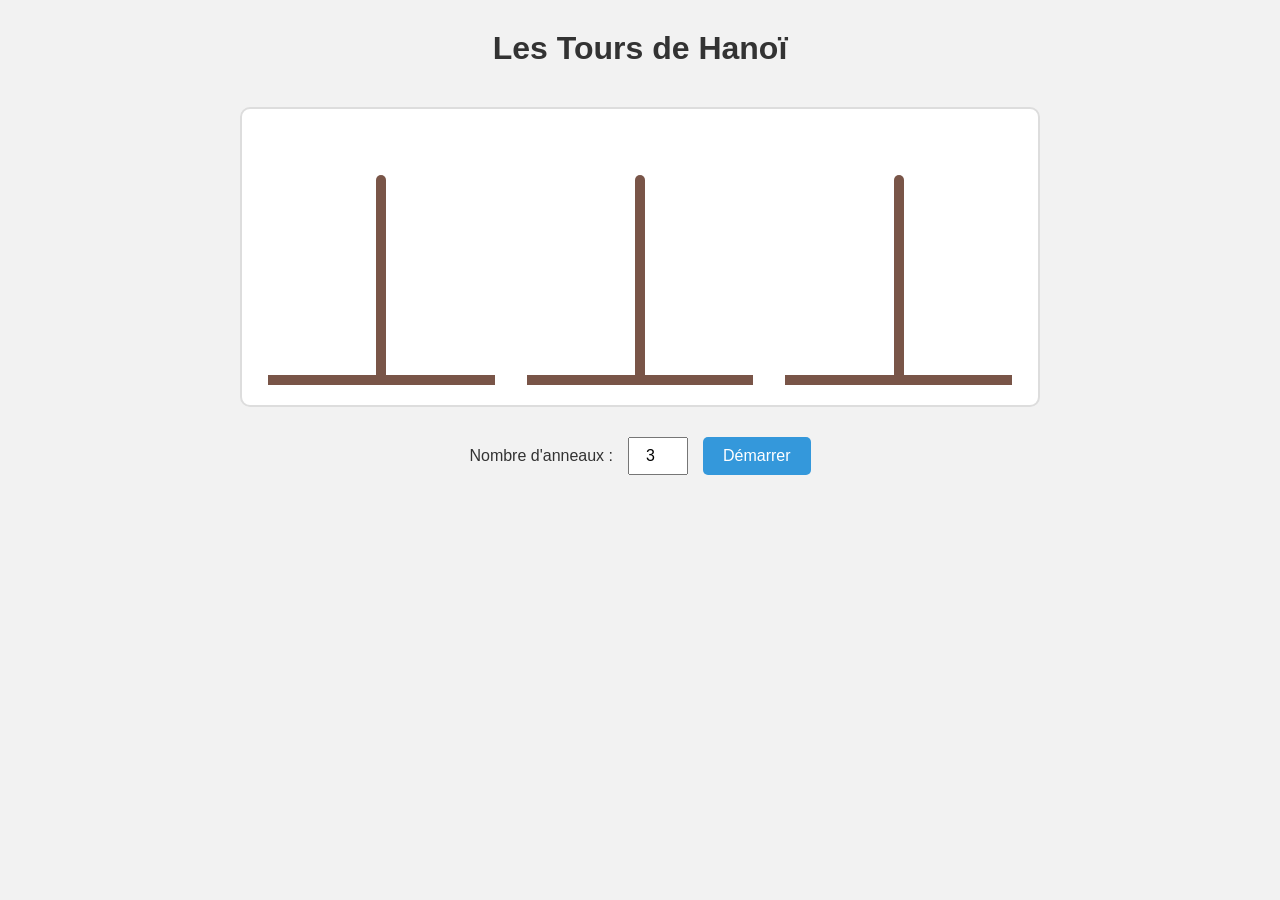
==== index.html @ f399802f "Minimal web page with 3 tours, btn and an input" ====
<!DOCTYPE html>
<html lang="fr">
<head>
    <meta charset="UTF-8">
    <meta name="viewport" content="width=device-width, initial-scale=1.0">
    <title>Les Tours de Hanoï</title>
    <link rel="stylesheet" href="style.css">
</head>
<body>

    <h1>Les Tours de Hanoï</h1>

    <main>
        <div id="plateau">
            <div class="tour" id="tour-1"></div>
            <div class="tour" id="tour-2"></div>
            <div class="tour" id="tour-3"></div>
        </div>

        <div class="commandes">
            <label for="nb-anneaux">Nombre d'anneaux :</label>

            <input
                type="number"
                id="nb-anneaux"
                min="1"
                max="8"
                value="3"
            >

            <button id="btn-demarrer">Démarrer</button>
        </div>
    </main>

    <script src="script.js"></script>
</body>
</html>
---- style.css ----
* {
    margin: 0;
    padding: 0;
    box-sizing: border-box;
}

body {
    font-family: Arial, sans-serif;
    background-color: #f2f2f2;
    color: #333;
    text-align: center;
    padding: 30px;
}

h1 {
    margin-bottom: 40px;
}

#plateau {
    display: flex;
    justify-content: space-around;
    align-items: flex-end;
    gap: 20px;
    max-width: 800px;
    height: 300px;
    margin: 0 auto 30px;
    padding: 20px;
    background-color: #fff;
    border-radius: 10px;
    border: 2px solid #ddd;
}

.tour {
    position: relative;
    width: 30%;
    height: 220px;
    border-bottom: 10px solid #795548;
    display: flex;
    flex-direction: column-reverse;
    align-items: center;
}

.tour::before {
    content: "";
    position: absolute;
    bottom: 0;
    width: 10px;
    height: 200px;
    background-color: #795548;
    border-radius: 5px 5px 0 0;
}

.commandes {
    display: flex;
    justify-content: center;
    align-items: center;
    gap: 15px;
    flex-wrap: wrap;
}

label {
    font-size: 16px;
}

input {
    width: 60px;
    padding: 8px;
    font-size: 16px;
    text-align: center;
}

button {
    padding: 10px 20px;
    background-color: #3498db;
    color: white;
    border: none;
    border-radius: 5px;
    font-size: 16px;
    cursor: pointer;
}

button:hover {
    background-color: #2980b9;
}
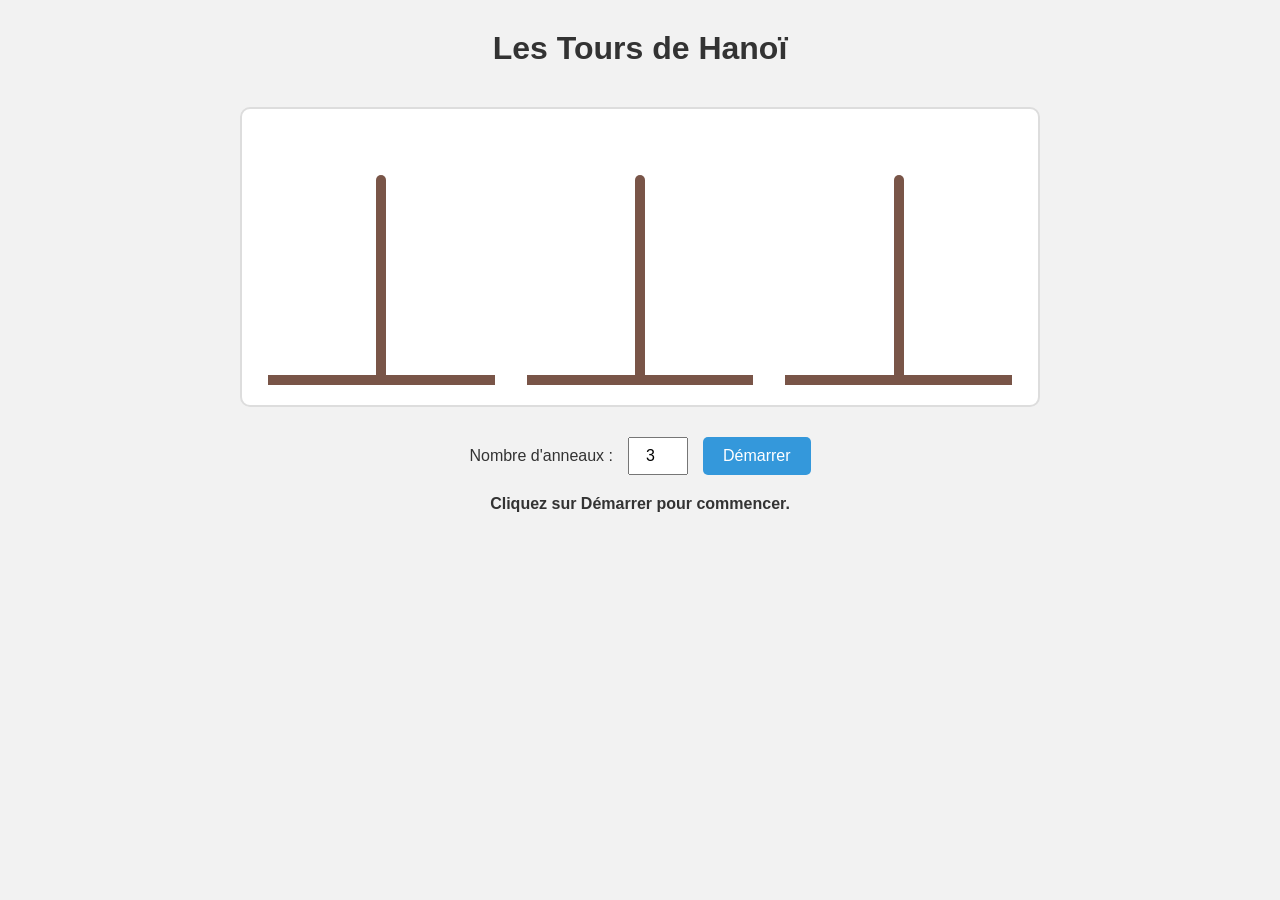
==== commit 9d173413: "Adding the rings move with conditions and messages displaying" ====
--- a/index.html
+++ b/index.html
@@ -12,9 +12,9 @@
 
     <main>
         <div id="plateau">
-            <div class="tour" id="tour-1"></div>
-            <div class="tour" id="tour-2"></div>
-            <div class="tour" id="tour-3"></div>
+            <div class="tour" id="tour-1" data-index="0"></div>
+            <div class="tour" id="tour-2" data-index="1"></div>
+            <div class="tour" id="tour-3" data-index="2"></div>
         </div>
 
         <div class="commandes">
@@ -30,6 +30,10 @@
 
             <button id="btn-demarrer">Démarrer</button>
         </div>
+
+        <p id="message" aria-live="polite">
+            Cliquez sur Démarrer pour commencer.
+        </p>
     </main>
 
     <script src="script.js"></script>
--- a/style.css
+++ b/style.css
@@ -38,6 +38,7 @@
     display: flex;
     flex-direction: column-reverse;
     align-items: center;
+    cursor: pointer;
 }
 
 .tour::before {
@@ -48,6 +49,29 @@
     height: 200px;
     background-color: #795548;
     border-radius: 5px 5px 0 0;
+    z-index: 0;
+    pointer-events: none;
+}
+
+.anneau {
+    position: relative;
+    z-index: 1;
+    height: 20px;
+    border-radius: 10px;
+    border: 1px solid #fff;
+    flex-shrink: 0;
+    transition: transform 0.15s ease;
+    cursor: pointer;
+}
+
+.anneau.selectionne {
+    transform: translateY(-12px);
+    outline: 3px solid #333;
+    outline-offset: 2px;
+}
+
+.tour.selectionnee {
+    background-color: #f0f8ff;
 }
 
 .commandes {
@@ -81,4 +105,25 @@
 
 button:hover {
     background-color: #2980b9;
+}
+
+#message {
+    margin-top: 20px;
+    min-height: 24px;
+    font-weight: bold;
+}
+
+@media (max-width: 600px) {
+    body {
+        padding: 15px;
+    }
+
+    #plateau {
+        gap: 5px;
+        padding: 10px;
+    }
+
+    .tour {
+        width: 33%;
+    }
 }
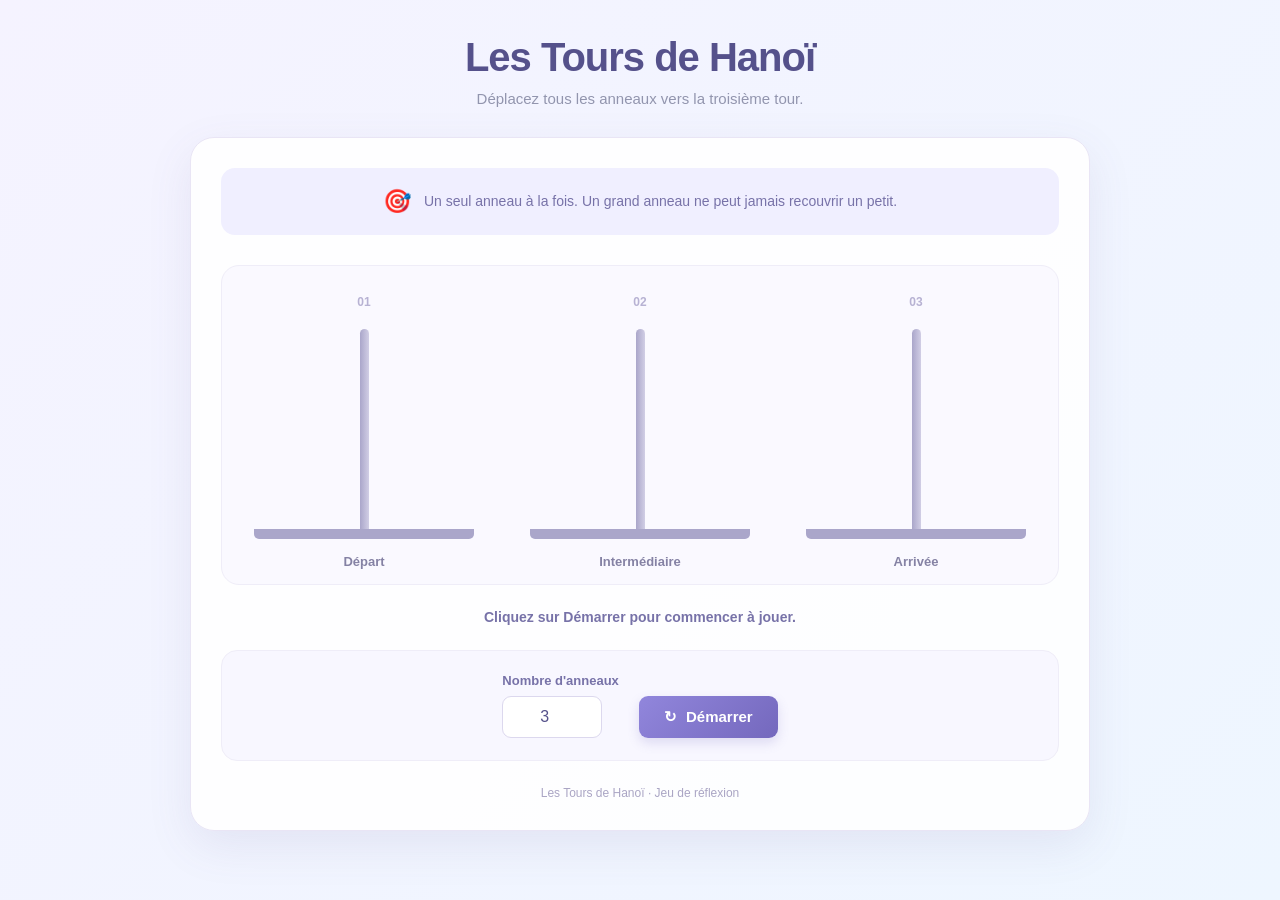
==== commit e004513b: "Modify style with responsive views" ====
--- a/index.html
+++ b/index.html
@@ -4,36 +4,78 @@
     <meta charset="UTF-8">
     <meta name="viewport" content="width=device-width, initial-scale=1.0">
     <title>Les Tours de Hanoï</title>
-    <link rel="stylesheet" href="style.css">
+    <link rel="stylesheet" href="style1.css">
 </head>
 <body>
 
-    <h1>Les Tours de Hanoï</h1>
+    <header>
+        <h1>Les Tours de Hanoï</h1>
+        <p class="sous-titre">Déplacez tous les anneaux vers la troisième tour.</p>
+    </header>
 
-    <main>
-        <div id="plateau">
-            <div class="tour" id="tour-1" data-index="0"></div>
-            <div class="tour" id="tour-2" data-index="1"></div>
-            <div class="tour" id="tour-3" data-index="2"></div>
-        </div>
+    <main class="conteneur">
 
-        <div class="commandes">
-            <label for="nb-anneaux">Nombre d'anneaux :</label>
+        <section class="jeu">
 
-            <input
-                type="number"
-                id="nb-anneaux"
-                min="1"
-                max="8"
-                value="3"
-            >
+            <div class="instructions">
+                <span class="icone">🎯</span>
+                <p>Un seul anneau à la fois. Un grand anneau ne peut jamais recouvrir un petit.</p>
+            </div>
 
-            <button id="btn-demarrer">Démarrer</button>
-        </div>
+            <div id="plateau">
 
-        <p id="message" aria-live="polite">
-            Cliquez sur Démarrer pour commencer.
-        </p>
+                <div class="zone-tour">
+                    <div class="numero-tour">01</div>
+                    <div class="tour" id="tour-1" data-index="0"></div>
+                    <span class="nom-tour">Départ</span>
+                </div>
+
+                <div class="zone-tour">
+                    <div class="numero-tour">02</div>
+                    <div class="tour" id="tour-2" data-index="1"></div>
+                    <span class="nom-tour">Intermédiaire</span>
+                </div>
+
+                <div class="zone-tour">
+                    <div class="numero-tour">03</div>
+                    <div class="tour" id="tour-3" data-index="2"></div>
+                    <span class="nom-tour">Arrivée</span>
+                </div>
+
+            </div>
+
+            <div class="zone-message">
+                <p id="message" aria-live="polite">
+                    Cliquez sur Démarrer pour commencer à jouer.
+                </p>
+            </div>
+
+        </section>
+
+        <section class="parametres">
+
+            <div class="parametre">
+                <label for="nb-anneaux">Nombre d'anneaux</label>
+
+                <input
+                    type="number"
+                    id="nb-anneaux"
+                    min="1"
+                    max="8"
+                    value="3"
+                >
+            </div>
+
+            <button id="btn-demarrer">
+                <span>↻</span> Démarrer
+            </button>
+
+        </section>
+
+        <footer>
+            <p>Les Tours de Hanoï · Jeu de réflexion</p>
+        </footer>
+
     </main>
 
     <script src="script.js"></script>
--- a/style1.css
+++ b/style1.css
@@ -0,0 +1,341 @@
+
+/* ==========================================
+   STYLE 1 : ÉLÉGANT ET PASTEL
+========================================== */
+
+* {
+    margin: 0;
+    padding: 0;
+    box-sizing: border-box;
+}
+
+body {
+    min-height: 100vh;
+    font-family: "Segoe UI", Arial, sans-serif;
+    background: linear-gradient(135deg, #f5f3ff, #eef6ff);
+    color: #34415c;
+    padding: 35px 16px;
+}
+
+header {
+    text-align: center;
+    margin-bottom: 30px;
+}
+
+h1 {
+    font-size: clamp(27px, 5vw, 40px);
+    color: #55518b;
+    margin-bottom: 10px;
+    letter-spacing: -1px;
+}
+
+.sous-titre {
+    color: #9295ae;
+    font-size: 15px;
+}
+
+.conteneur {
+    width: 100%;
+    max-width: 900px;
+    margin: auto;
+    padding: 30px;
+    background: rgba(255,255,255,0.9);
+    border: 1px solid #e9e5f5;
+    border-radius: 24px;
+    box-shadow: 0 15px 45px rgba(100, 90, 150, 0.10);
+}
+
+.instructions {
+    display: flex;
+    align-items: center;
+    justify-content: center;
+    gap: 12px;
+    padding: 16px;
+    margin-bottom: 30px;
+    border-radius: 14px;
+    background: #f0efff;
+    color: #7772a8;
+    font-size: 14px;
+    line-height: 1.5;
+}
+
+.icone {
+    font-size: 23px;
+}
+
+#plateau {
+    display: flex;
+    justify-content: space-around;
+    align-items: flex-end;
+    gap: 12px;
+    width: 100%;
+    min-height: 320px;
+    padding: 25px 10px 15px;
+    background: #faf9ff;
+    border: 1px solid #efedf8;
+    border-radius: 18px;
+}
+
+.zone-tour {
+    flex: 1;
+    min-width: 0;
+    display: flex;
+    flex-direction: column;
+    align-items: center;
+}
+
+.numero-tour {
+    color: #b7b2d3;
+    font-size: 12px;
+    font-weight: bold;
+    margin-bottom: 10px;
+}
+
+.nom-tour {
+    margin-top: 15px;
+    color: #8582a4;
+    font-size: 13px;
+    font-weight: 600;
+    text-align: center;
+}
+
+.tour {
+    position: relative;
+    width: 100%;
+    max-width: 220px;
+    height: 220px;
+    border-bottom: 10px solid #aaa6ca;
+    border-radius: 5px;
+    display: flex;
+    flex-direction: column-reverse;
+    align-items: center;
+    cursor: pointer;
+    transition: background 0.25s, border-color 0.25s;
+}
+
+.tour::before {
+    content: "";
+    position: absolute;
+    bottom: 0;
+    width: 9px;
+    height: 200px;
+    background: linear-gradient(to right, #aaa6ca, #d1cee5);
+    border-radius: 6px 6px 0 0;
+    z-index: 0;
+    pointer-events: none;
+}
+
+.tour.selectionnee {
+    background: #eeeaff;
+    border-bottom-color: #8175d8;
+}
+
+.tour.selectionnee::before {
+    background: #8175d8;
+}
+
+.tour.invalide {
+    background: #ffe9ed;
+    border-bottom-color: #e87991;
+}
+
+.tour.invalide::before {
+    background: #e87991;
+}
+
+.anneau {
+    position: relative;
+    z-index: 1;
+    height: 20px;
+    max-width: 95%;
+    flex-shrink: 0;
+    border: 2px solid rgba(255,255,255,0.8);
+    border-radius: 12px;
+    cursor: pointer;
+    box-shadow: 0 3px 6px rgba(70,60,120,0.15);
+    transition: transform 0.2s ease, box-shadow 0.2s ease;
+}
+
+.anneau.selectionne {
+    transform: translateY(-12px) scale(1.06);
+    outline: 3px solid #766bc7;
+    outline-offset: 3px;
+    box-shadow: 0 8px 16px rgba(118,107,199,0.3);
+}
+
+.zone-message {
+    min-height: 65px;
+    display: flex;
+    justify-content: center;
+    align-items: center;
+    text-align: center;
+    padding: 15px 5px;
+}
+
+#message {
+    color: #7772a8;
+    font-size: 14px;
+    font-weight: 600;
+    line-height: 1.5;
+}
+
+.parametres {
+    display: flex;
+    justify-content: center;
+    align-items: flex-end;
+    gap: 20px;
+    flex-wrap: wrap;
+    padding: 22px;
+    background: #f8f7ff;
+    border: 1px solid #efedf8;
+    border-radius: 16px;
+}
+
+.parametre {
+    display: flex;
+    flex-direction: column;
+    gap: 8px;
+}
+
+label {
+    color: #7772a8;
+    font-size: 13px;
+    font-weight: 600;
+}
+
+input {
+    width: 100px;
+    padding: 11px;
+    font-size: 16px;
+    text-align: center;
+    color: #55518b;
+    background: white;
+    border: 1px solid #dcd8ee;
+    border-radius: 9px;
+    outline: none;
+}
+
+input:focus {
+    border-color: #9186dc;
+    box-shadow: 0 0 0 3px rgba(145,134,220,0.15);
+}
+
+button {
+    padding: 12px 25px;
+    color: white;
+    background: linear-gradient(135deg, #9186dc, #7468bd);
+    border: none;
+    border-radius: 9px;
+    font-size: 15px;
+    font-weight: bold;
+    cursor: pointer;
+    box-shadow: 0 5px 12px rgba(116,104,189,0.2);
+    transition: transform 0.2s, box-shadow 0.2s;
+}
+
+button:hover {
+    transform: translateY(-3px);
+    box-shadow: 0 8px 18px rgba(116,104,189,0.3);
+}
+
+button:active {
+    transform: scale(0.97);
+}
+
+button span {
+    margin-right: 5px;
+}
+
+footer {
+    margin-top: 25px;
+    text-align: center;
+    color: #aaa5c4;
+    font-size: 12px;
+}
+
+/* RESPONSIVE */
+
+@media (max-width: 700px) {
+    body {
+        padding: 20px 10px;
+    }
+
+    .conteneur {
+        padding: 18px 12px;
+    }
+
+    #plateau {
+        min-height: 280px;
+        padding: 20px 5px 12px;
+    }
+
+    .tour {
+        height: 190px;
+    }
+
+    .tour::before {
+        height: 170px;
+    }
+}
+
+@media (max-width: 450px) {
+    body {
+        padding: 15px 7px;
+    }
+
+    .conteneur {
+        padding: 14px 8px;
+        border-radius: 15px;
+    }
+
+    .instructions {
+        font-size: 12px;
+        padding: 12px 8px;
+        margin-bottom: 20px;
+    }
+
+    #plateau {
+        min-height: 245px;
+        gap: 2px;
+        padding: 15px 2px 10px;
+    }
+
+    .tour {
+        height: 160px;
+        border-bottom-width: 8px;
+    }
+
+    .tour::before {
+        height: 145px;
+        width: 7px;
+    }
+
+    .anneau {
+        height: 16px;
+    }
+
+    .nom-tour {
+        font-size: 10px;
+    }
+
+    .parametres {
+        gap: 12px;
+        padding: 15px 8px;
+    }
+
+    button {
+        padding: 12px 16px;
+        font-size: 13px;
+    }
+
+    #message {
+        font-size: 12px;
+    }
+}
+
+@media (prefers-reduced-motion: reduce) {
+    *, *::before, *::after {
+        transition: none !important;
+        animation: none !important;
+    }
+}
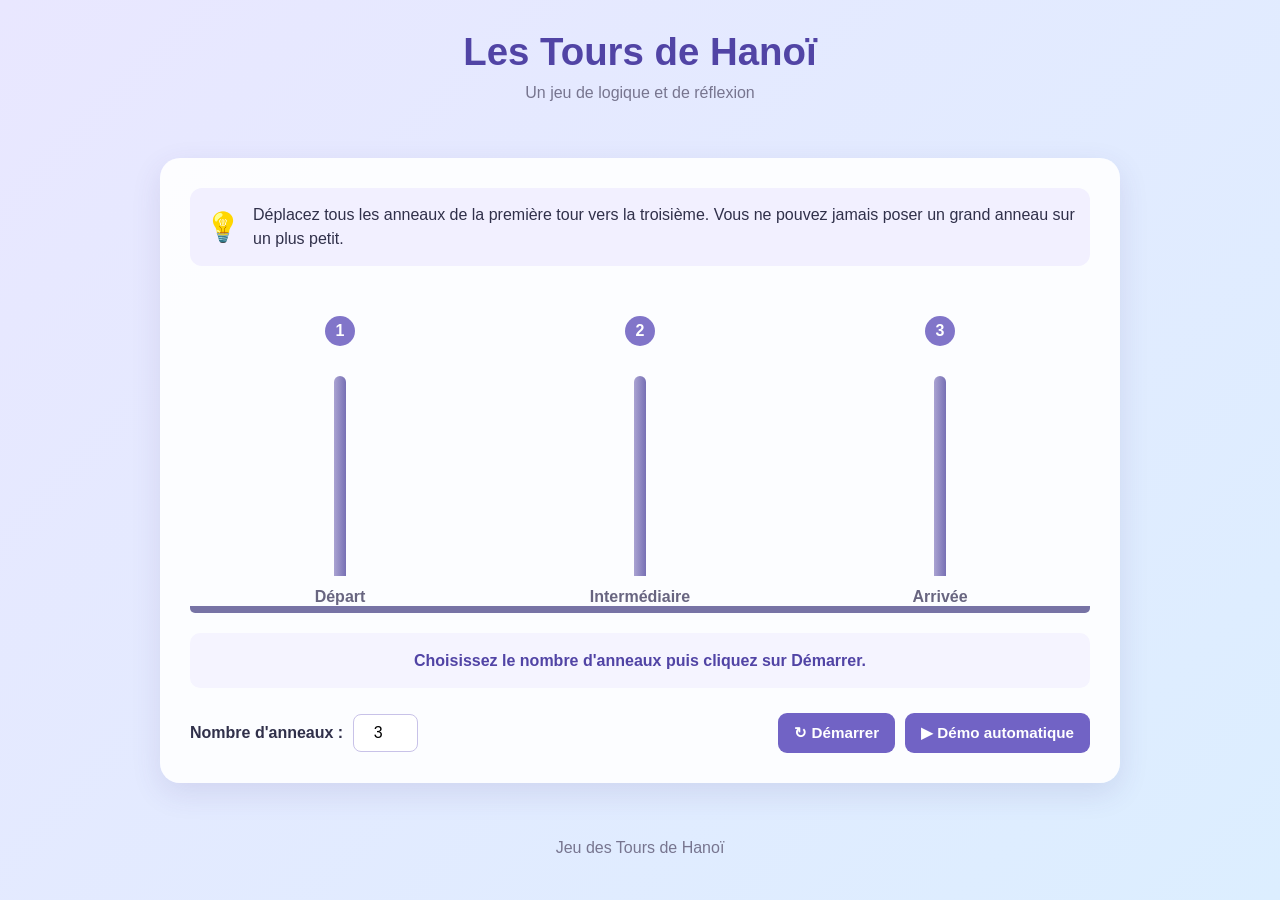
==== commit 76d4bab5: "Adding demo" ====
--- a/index.html
+++ b/index.html
@@ -1,16 +1,18 @@
+
 <!DOCTYPE html>
 <html lang="fr">
 <head>
     <meta charset="UTF-8">
     <meta name="viewport" content="width=device-width, initial-scale=1.0">
     <title>Les Tours de Hanoï</title>
-    <link rel="stylesheet" href="style1.css">
+    <link rel="stylesheet" href="style.css">
+    <script src="script.js" defer></script>
 </head>
 <body>
 
     <header>
         <h1>Les Tours de Hanoï</h1>
-        <p class="sous-titre">Déplacez tous les anneaux vers la troisième tour.</p>
+        <p class="sous-titre">Un jeu de logique et de réflexion</p>
     </header>
 
     <main class="conteneur">
@@ -18,66 +20,69 @@
         <section class="jeu">
 
             <div class="instructions">
-                <span class="icone">🎯</span>
-                <p>Un seul anneau à la fois. Un grand anneau ne peut jamais recouvrir un petit.</p>
+                <span class="icone">💡</span>
+                <p>
+                    Déplacez tous les anneaux de la première tour
+                    vers la troisième. Vous ne pouvez jamais poser
+                    un grand anneau sur un plus petit.
+                </p>
             </div>
 
             <div id="plateau">
 
                 <div class="zone-tour">
-                    <div class="numero-tour">01</div>
+                    <div class="numero-tour">1</div>
                     <div class="tour" id="tour-1" data-index="0"></div>
-                    <span class="nom-tour">Départ</span>
+                    <div class="nom-tour">Départ</div>
                 </div>
 
                 <div class="zone-tour">
-                    <div class="numero-tour">02</div>
+                    <div class="numero-tour">2</div>
                     <div class="tour" id="tour-2" data-index="1"></div>
-                    <span class="nom-tour">Intermédiaire</span>
+                    <div class="nom-tour">Intermédiaire</div>
                 </div>
 
                 <div class="zone-tour">
-                    <div class="numero-tour">03</div>
+                    <div class="numero-tour">3</div>
                     <div class="tour" id="tour-3" data-index="2"></div>
-                    <span class="nom-tour">Arrivée</span>
+                    <div class="nom-tour">Arrivée</div>
                 </div>
 
             </div>
 
             <div class="zone-message">
                 <p id="message" aria-live="polite">
-                    Cliquez sur Démarrer pour commencer à jouer.
+                    Choisissez le nombre d'anneaux puis cliquez sur Démarrer.
                 </p>
+            </div>
+
+            <div class="parametres">
+
+                <div class="parametre">
+                    <label for="nb-anneaux">Nombre d'anneaux :</label>
+                    <input
+                        type="number"
+                        id="nb-anneaux"
+                        min="1"
+                        max="8"
+                        value="3"
+                    >
+                </div>
+
+                <div class="boutons">
+                    <button id="btn-demarrer">↻ Démarrer</button>
+                    <button id="btn-demo">▶ Démo automatique</button>
+                </div>
+
             </div>
 
         </section>
 
-        <section class="parametres">
-
-            <div class="parametre">
-                <label for="nb-anneaux">Nombre d'anneaux</label>
-
-                <input
-                    type="number"
-                    id="nb-anneaux"
-                    min="1"
-                    max="8"
-                    value="3"
-                >
-            </div>
-
-            <button id="btn-demarrer">
-                <span>↻</span> Démarrer
-            </button>
-
-        </section>
-
-        <footer>
-            <p>Les Tours de Hanoï · Jeu de réflexion</p>
-        </footer>
-
     </main>
 
-    <script src="script.js"></script>
+    <footer>
+        <p>Jeu des Tours de Hanoï</p>
+    </footer>
+
 </body>
-</html>+</html>
--- a/style.css
+++ b/style.css
@@ -0,0 +1,340 @@
+
+/* ==============================
+   STYLE GÉNÉRAL
+============================== */
+
+* {
+    box-sizing: border-box;
+}
+
+body {
+    margin: 0;
+    min-height: 100vh;
+    font-family: Arial, Helvetica, sans-serif;
+    color: #30304a;
+    background: linear-gradient(135deg, #e9e7ff, #dceeff);
+}
+
+/* ==============================
+   EN-TÊTE
+============================== */
+
+header {
+    text-align: center;
+    padding: 30px 15px 20px;
+}
+
+h1 {
+    margin: 0;
+    color: #5144a5;
+    font-size: 2.4rem;
+}
+
+.sous-titre {
+    color: #77758f;
+    margin-top: 10px;
+}
+
+/* ==============================
+   CONTENEUR PRINCIPAL
+============================== */
+
+.conteneur {
+    width: 100%;
+    max-width: 1000px;
+    margin: 20px auto;
+    padding: 0 20px;
+}
+
+.jeu {
+    padding: 30px;
+    background: rgba(255, 255, 255, 0.9);
+    border-radius: 20px;
+    box-shadow: 0 10px 30px rgba(70, 60, 130, 0.12);
+}
+
+/* ==============================
+   INSTRUCTIONS
+============================== */
+
+.instructions {
+    display: flex;
+    align-items: center;
+    gap: 12px;
+    padding: 15px;
+    margin-bottom: 30px;
+    background: #f2f0ff;
+    border-radius: 12px;
+}
+
+.instructions p {
+    margin: 0;
+    line-height: 1.5;
+}
+
+.icone {
+    font-size: 1.8rem;
+}
+
+/* ==============================
+   PLATEAU DE JEU
+============================== */
+
+#plateau {
+    display: flex;
+    justify-content: space-around;
+    align-items: flex-end;
+    gap: 20px;
+    min-height: 300px;
+    padding: 20px 10px 0;
+    border-bottom: 7px solid #7773a5;
+    border-radius: 5px;
+}
+
+.zone-tour {
+    display: flex;
+    flex: 1;
+    flex-direction: column;
+    align-items: center;
+    min-width: 0;
+}
+
+.numero-tour {
+    display: flex;
+    justify-content: center;
+    align-items: center;
+    width: 30px;
+    height: 30px;
+    margin-bottom: 10px;
+    color: white;
+    background: #8175c9;
+    border-radius: 50%;
+    font-weight: bold;
+}
+
+.tour {
+    display: flex;
+    flex-direction: column-reverse;
+    align-items: center;
+    justify-content: flex-start;
+    position: relative;
+    width: 100%;
+    height: 220px;
+    padding-bottom: 0;
+    cursor: pointer;
+    border-radius: 10px 10px 0 0;
+    transition: background 0.2s, box-shadow 0.2s;
+}
+
+.tour::before {
+    content: "";
+    position: absolute;
+    bottom: 0;
+    left: 50%;
+    width: 12px;
+    height: 200px;
+    transform: translateX(-50%);
+    background: linear-gradient(to right, #aaa3d2, #7770b4);
+    border-radius: 8px 8px 0 0;
+    z-index: 0;
+}
+
+.tour.selectionnee {
+    background: rgba(130, 110, 230, 0.12);
+    box-shadow: inset 0 0 0 3px #8878e8;
+}
+
+.tour.invalide {
+    background: rgba(235, 75, 75, 0.12);
+    box-shadow: inset 0 0 0 3px #e85d5d;
+}
+
+.nom-tour {
+    margin-top: 12px;
+    color: #686580;
+    font-weight: bold;
+}
+
+/* ==============================
+   ANNEAUX
+============================== */
+
+.anneau {
+    position: relative;
+    z-index: 1;
+    height: 23px;
+    max-width: 95%;
+    margin: 0;
+    border: 2px solid rgba(255, 255, 255, 0.45);
+    border-radius: 15px;
+    box-shadow: 0 2px 4px rgba(0, 0, 0, 0.15);
+    transition: transform 0.2s, box-shadow 0.2s;
+}
+
+.anneau.selectionne {
+    transform: translateY(-7px);
+    box-shadow: 0 0 0 4px rgba(110, 85, 230, 0.3);
+}
+
+/* ==============================
+   MESSAGE
+============================== */
+
+.zone-message {
+    min-height: 55px;
+    display: flex;
+    justify-content: center;
+    align-items: center;
+    margin-top: 20px;
+    padding: 10px;
+    text-align: center;
+    background: #f5f4ff;
+    border-radius: 10px;
+}
+
+#message {
+    margin: 0;
+    font-weight: bold;
+    color: #5144a5;
+    line-height: 1.5;
+}
+
+/* ==============================
+   PARAMÈTRES ET BOUTONS
+============================== */
+
+.parametres {
+    display: flex;
+    flex-wrap: wrap;
+    justify-content: space-between;
+    align-items: center;
+    gap: 20px;
+    margin-top: 25px;
+}
+
+.parametre {
+    display: flex;
+    flex-wrap: wrap;
+    align-items: center;
+    gap: 10px;
+}
+
+.parametre label {
+    font-weight: bold;
+}
+
+#nb-anneaux {
+    width: 65px;
+    padding: 9px;
+    border: 1px solid #c8c2e8;
+    border-radius: 8px;
+    font-size: 1rem;
+    text-align: center;
+}
+
+.boutons {
+    display: flex;
+    flex-wrap: wrap;
+    gap: 10px;
+}
+
+button {
+    padding: 11px 16px;
+    border: none;
+    border-radius: 9px;
+    background: #7163c5;
+    color: white;
+    font-size: 0.95rem;
+    font-weight: bold;
+    cursor: pointer;
+    transition: background 0.2s, transform 0.2s, opacity 0.2s;
+}
+
+button:hover:not(:disabled) {
+    background: #5849ad;
+    transform: translateY(-2px);
+}
+
+button:disabled {
+    opacity: 0.5;
+    cursor: not-allowed;
+}
+
+/* ==============================
+   PIED DE PAGE
+============================== */
+
+footer {
+    padding: 20px;
+    text-align: center;
+    color: #77758f;
+}
+
+/* ==============================
+   RESPONSIVE
+============================== */
+
+@media (max-width: 700px) {
+
+    h1 {
+        font-size: 1.9rem;
+    }
+
+    .jeu {
+        padding: 20px 12px;
+    }
+
+    #plateau {
+        gap: 5px;
+        min-height: 260px;
+    }
+
+    .tour {
+        height: 190px;
+    }
+
+    .tour::before {
+        height: 175px;
+    }
+
+    .anneau {
+        height: 20px;
+    }
+
+    .parametres {
+        flex-direction: column;
+        align-items: stretch;
+    }
+
+    .boutons {
+        flex-direction: column;
+    }
+
+    button {
+        width: 100%;
+    }
+}
+
+@media (max-width: 400px) {
+
+    .nom-tour {
+        font-size: 0.8rem;
+    }
+
+    .instructions {
+        align-items: flex-start;
+    }
+
+    .numero-tour {
+        width: 25px;
+        height: 25px;
+    }
+}
+
+@media (prefers-reduced-motion: reduce) {
+    *,
+    *::before,
+    *::after {
+        transition: none !important;
+    }
+}
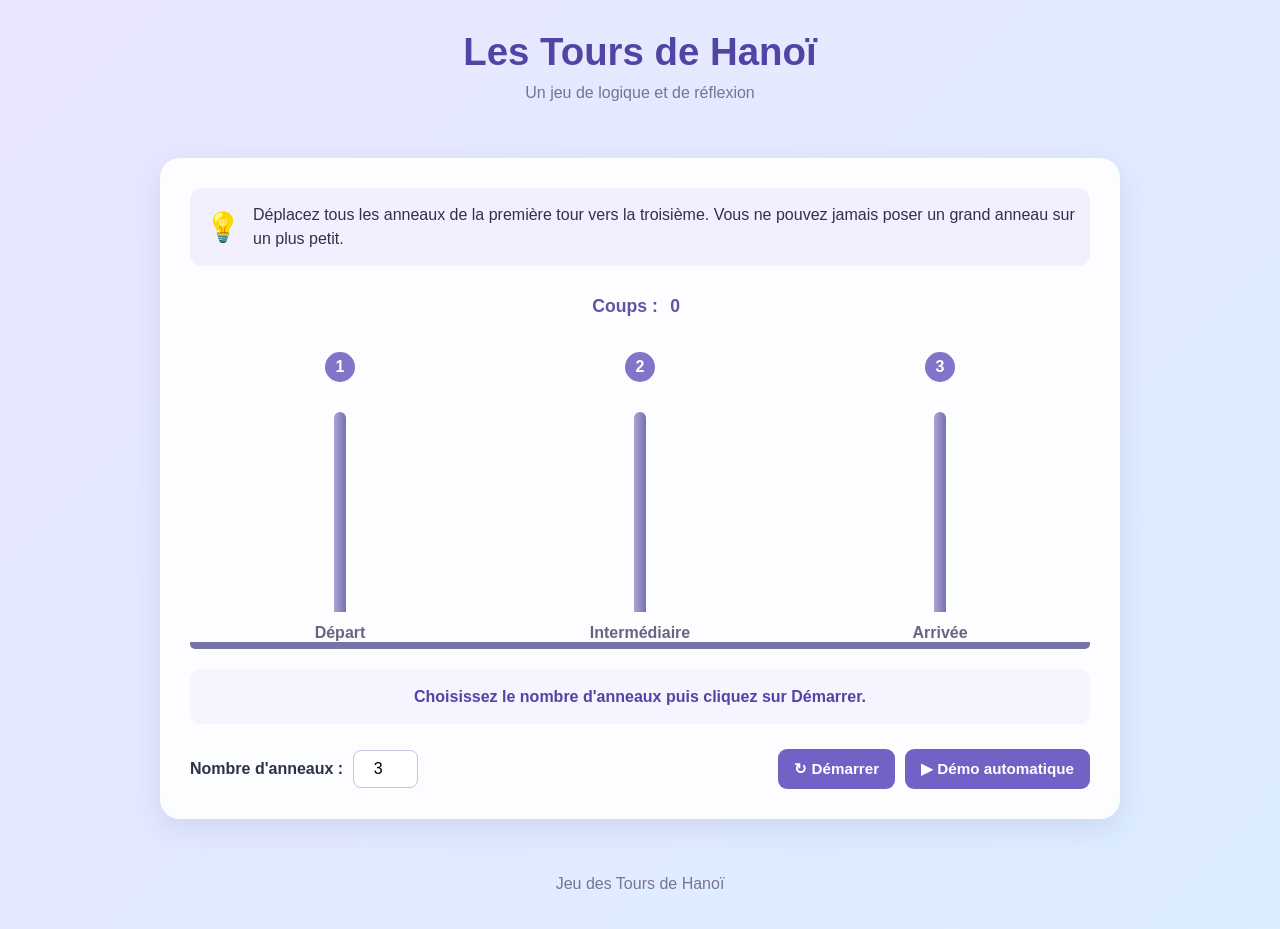
==== commit 3acac772: "Display numbers of movements to win" ====
--- a/index.html
+++ b/index.html
@@ -26,6 +26,10 @@
                     vers la troisième. Vous ne pouvez jamais poser
                     un grand anneau sur un plus petit.
                 </p>
+            </div>
+
+            <div class="compteur">
+                Coups : <span id="compteur-coups">0</span>
             </div>
 
             <div id="plateau">
--- a/style.css
+++ b/style.css
@@ -74,6 +74,24 @@
 
 .icone {
     font-size: 1.8rem;
+}
+
+/* ==============================
+   COMPTEUR DE COUPS
+============================== */
+
+.compteur {
+    margin: 15px 0;
+    font-size: 1.1rem;
+    font-weight: 600;
+    color: #6651a3;
+    text-align: center;
+}
+
+#compteur-coups {
+    display: inline-block;
+    min-width: 25px;
+    font-weight: 700;
 }
 
 /* ==============================
@@ -200,7 +218,7 @@
 }
 
 /* ==============================
-   PARAMÈTRES ET BOUTONS
+   PARAMÈTRES
 ============================== */
 
 .parametres {
@@ -231,6 +249,10 @@
     font-size: 1rem;
     text-align: center;
 }
+
+/* ==============================
+   BOUTONS
+============================== */
 
 .boutons {
     display: flex;
@@ -331,7 +353,10 @@
     }
 }
 
+/* Respect des préférences de mouvement */
+
 @media (prefers-reduced-motion: reduce) {
+
     *,
     *::before,
     *::after {
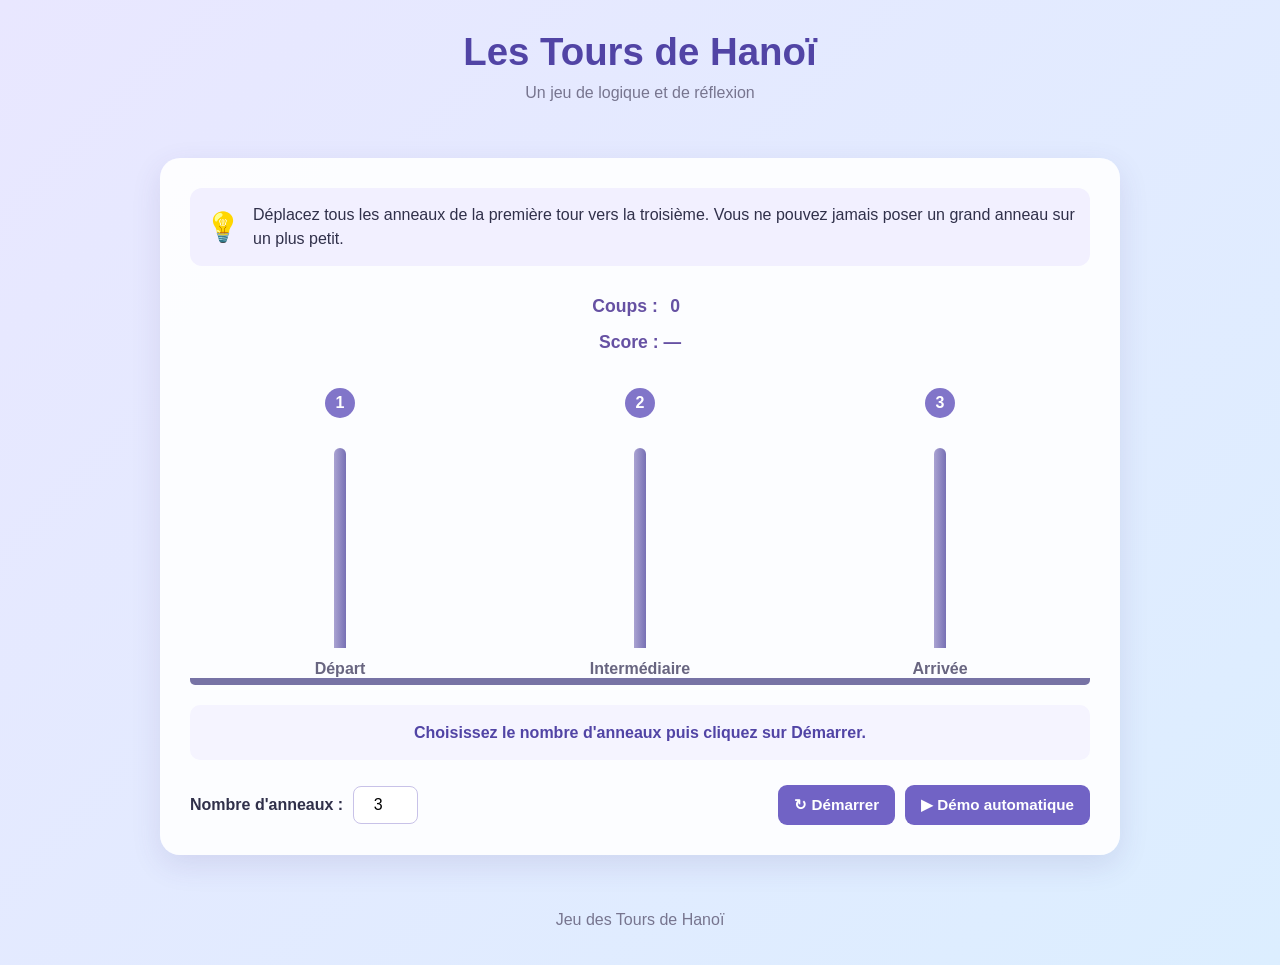
==== commit 3885d031: "Display score in percent" ====
--- a/index.html
+++ b/index.html
@@ -30,6 +30,10 @@
 
             <div class="compteur">
                 Coups : <span id="compteur-coups">0</span>
+            </div>
+
+            <div class="score">
+                Score : <span id="score">—</span>
             </div>
 
             <div id="plateau">
--- a/style.css
+++ b/style.css
@@ -91,6 +91,22 @@
 #compteur-coups {
     display: inline-block;
     min-width: 25px;
+    font-weight: 700;
+}
+
+/* ==============================
+   SCORE
+============================== */
+
+.score {
+    margin: 10px 0 15px;
+    font-size: 1.1rem;
+    font-weight: 600;
+    color: #6651a3;
+    text-align: center;
+}
+
+#score {
     font-weight: 700;
 }
 
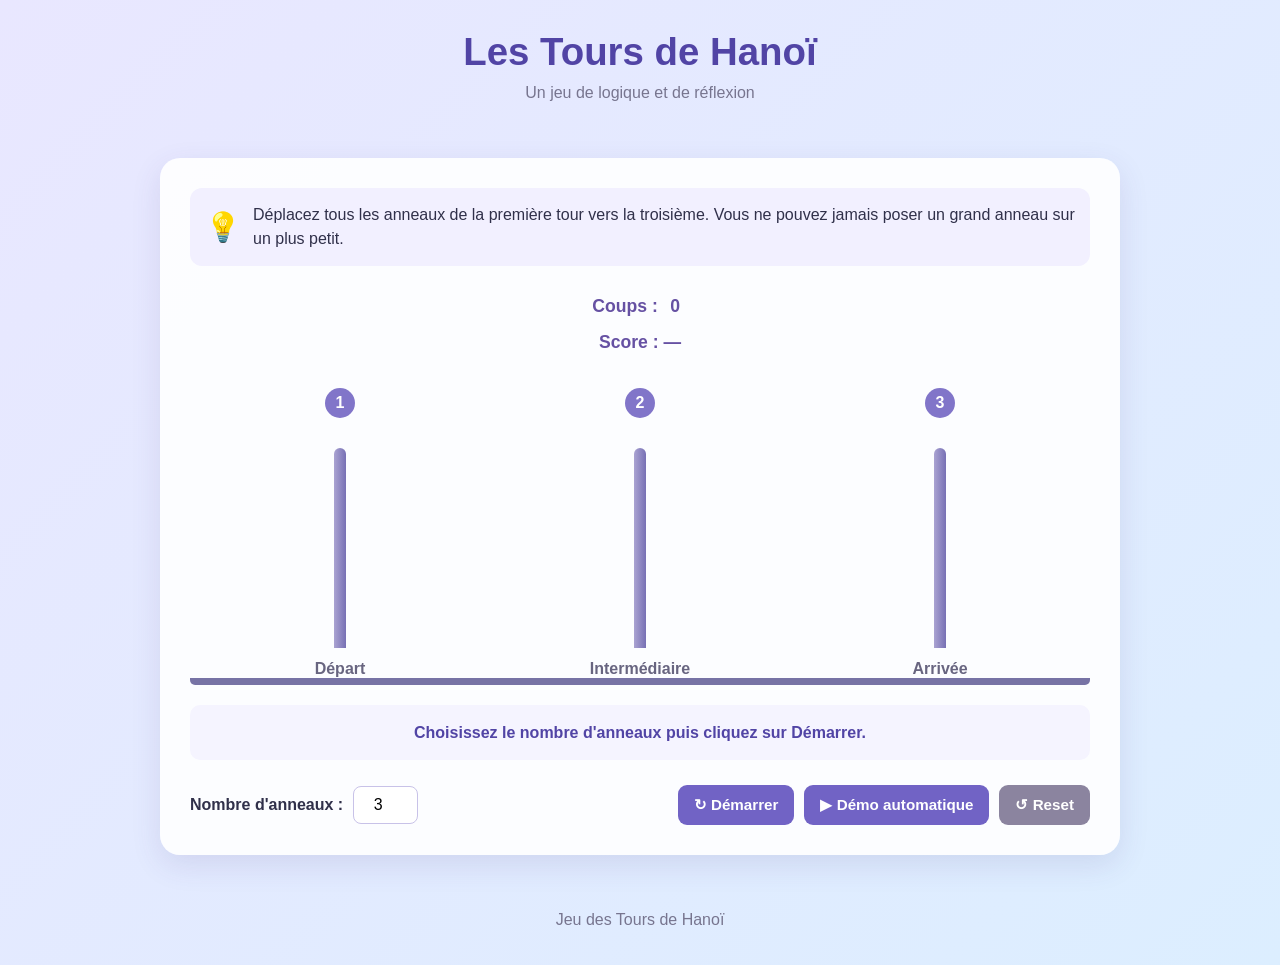
==== commit 8e5ee6fe: "Reset button added" ====
--- a/index.html
+++ b/index.html
@@ -33,7 +33,8 @@
             </div>
 
             <div class="score">
-                Score : <span id="score">—</span>
+                <span id="libelle-score">Score :</span>
+                <span id="score">—</span>
             </div>
 
             <div id="plateau">
@@ -80,6 +81,8 @@
                 <div class="boutons">
                     <button id="btn-demarrer">↻ Démarrer</button>
                     <button id="btn-demo">▶ Démo automatique</button>
+                    <button id="btn-reset">↺ Reset</button>
+                </div>
                 </div>
 
             </div>
--- a/style.css
+++ b/style.css
@@ -298,6 +298,14 @@
     cursor: not-allowed;
 }
 
+#btn-reset {
+    background: #8b849f;
+}
+
+#btn-reset:hover:not(:disabled) {
+    background: #6e667f;
+}
+
 /* ==============================
    PIED DE PAGE
 ============================== */
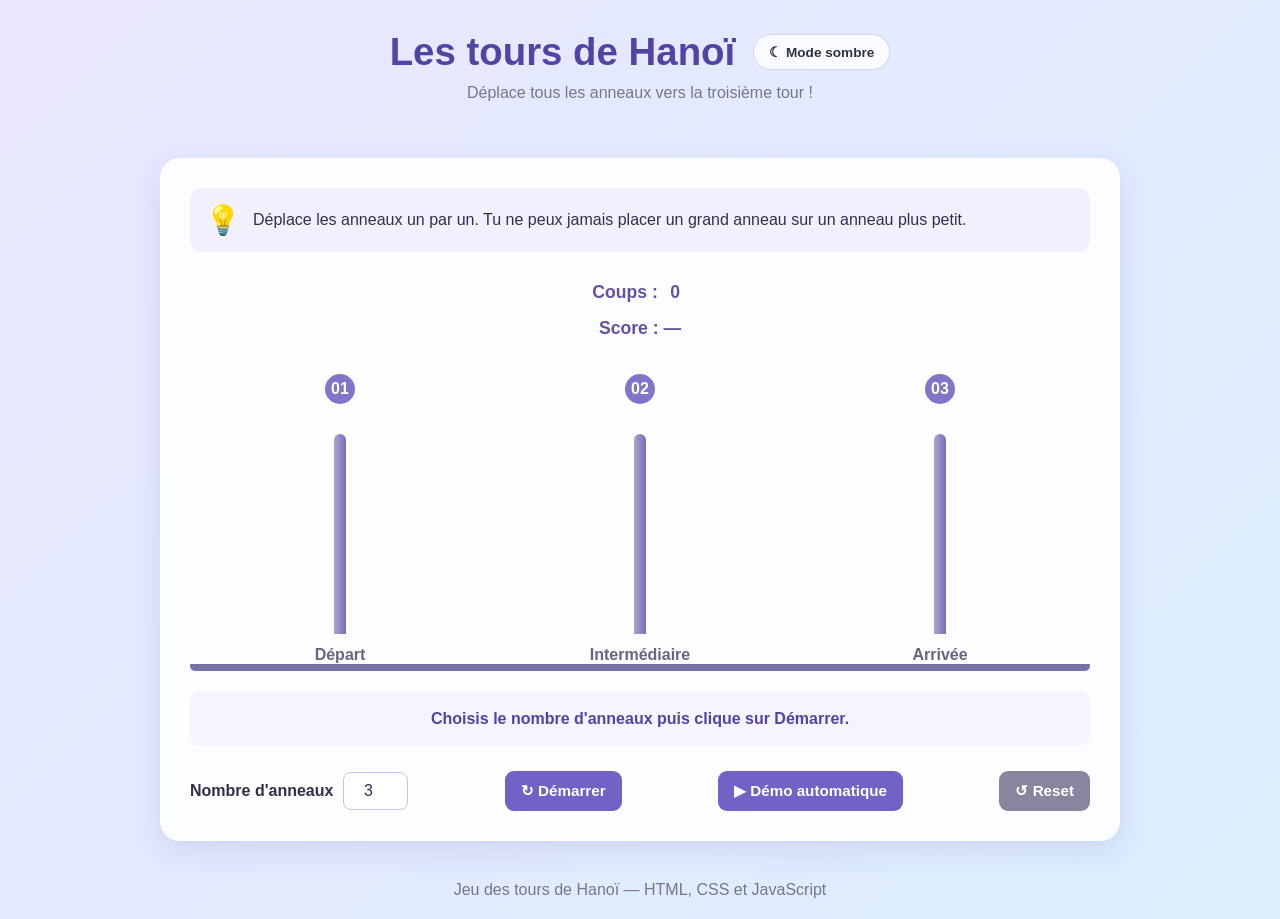
==== commit 0666a1ee: "Light/Dark mode" ====
--- a/index.html
+++ b/index.html
@@ -4,71 +4,80 @@
 <head>
     <meta charset="UTF-8">
     <meta name="viewport" content="width=device-width, initial-scale=1.0">
-    <title>Les Tours de Hanoï</title>
+    <title>Les tours de Hanoï</title>
     <link rel="stylesheet" href="style.css">
     <script src="script.js" defer></script>
 </head>
+
 <body>
+    <header>
+        <div class="entete">
+            <h1>Les tours de Hanoï</h1>
+            <button id="btn-theme" type="button" aria-pressed="false">
+                ☾ Mode sombre
+            </button>
+        </div>
 
-    <header>
-        <h1>Les Tours de Hanoï</h1>
-        <p class="sous-titre">Un jeu de logique et de réflexion</p>
+        <p class="sous-titre">
+            Déplace tous les anneaux vers la troisième tour !
+        </p>
     </header>
 
     <main class="conteneur">
-
         <section class="jeu">
 
             <div class="instructions">
                 <span class="icone">💡</span>
                 <p>
-                    Déplacez tous les anneaux de la première tour
-                    vers la troisième. Vous ne pouvez jamais poser
-                    un grand anneau sur un plus petit.
+                    Déplace les anneaux un par un.
+                    Tu ne peux jamais placer un grand anneau
+                    sur un anneau plus petit.
                 </p>
             </div>
 
-            <div class="compteur">
-                Coups : <span id="compteur-coups">0</span>
-            </div>
+            <div class="informations">
+                <div class="compteur">
+                    Coups : <span id="compteur-coups">0</span>
+                </div>
 
-            <div class="score">
-                <span id="libelle-score">Score :</span>
-                <span id="score">—</span>
+                <div class="score">
+                    <span id="libelle-score">Score :</span>
+                    <span id="score">—</span>
+                </div>
             </div>
 
             <div id="plateau">
 
                 <div class="zone-tour">
-                    <div class="numero-tour">1</div>
+                    <span class="numero-tour">01</span>
                     <div class="tour" id="tour-1" data-index="0"></div>
-                    <div class="nom-tour">Départ</div>
+                    <span class="nom-tour">Départ</span>
                 </div>
 
                 <div class="zone-tour">
-                    <div class="numero-tour">2</div>
+                    <span class="numero-tour">02</span>
                     <div class="tour" id="tour-2" data-index="1"></div>
-                    <div class="nom-tour">Intermédiaire</div>
+                    <span class="nom-tour">Intermédiaire</span>
                 </div>
 
                 <div class="zone-tour">
-                    <div class="numero-tour">3</div>
+                    <span class="numero-tour">03</span>
                     <div class="tour" id="tour-3" data-index="2"></div>
-                    <div class="nom-tour">Arrivée</div>
+                    <span class="nom-tour">Arrivée</span>
                 </div>
 
             </div>
 
             <div class="zone-message">
                 <p id="message" aria-live="polite">
-                    Choisissez le nombre d'anneaux puis cliquez sur Démarrer.
+                    Choisis le nombre d'anneaux puis clique sur Démarrer.
                 </p>
             </div>
 
             <div class="parametres">
 
                 <div class="parametre">
-                    <label for="nb-anneaux">Nombre d'anneaux :</label>
+                    <label for="nb-anneaux">Nombre d'anneaux</label>
                     <input
                         type="number"
                         id="nb-anneaux"
@@ -78,22 +87,24 @@
                     >
                 </div>
 
-                <div class="boutons">
-                    <button id="btn-demarrer">↻ Démarrer</button>
-                    <button id="btn-demo">▶ Démo automatique</button>
-                    <button id="btn-reset">↺ Reset</button>
-                </div>
-                </div>
+                <button id="btn-demarrer" type="button">
+                    ↻ Démarrer
+                </button>
+
+                <button id="btn-demo" type="button">
+                    ▶ Démo automatique
+                </button>
+
+                <button id="btn-reset" type="button">
+                    ↺ Reset
+                </button>
 
             </div>
-
         </section>
-
     </main>
 
     <footer>
-        <p>Jeu des Tours de Hanoï</p>
+        Jeu des tours de Hanoï — HTML, CSS et JavaScript
     </footer>
-
 </body>
 </html>
--- a/style.css
+++ b/style.css
@@ -1,3 +1,99 @@
+
+/* ==============================
+   VARIABLES DU MODE CLAIR
+============================== */
+
+:root {
+    color-scheme: light;
+
+    --fond-page: linear-gradient(135deg, #e9e7ff, #dceeff);
+    --texte: #30304a;
+    --titre: #5144a5;
+    --texte-secondaire: #77758f;
+
+    --fond-jeu: rgba(255, 255, 255, 0.9);
+    --ombre-jeu: rgba(70, 60, 130, 0.12);
+
+    --fond-instructions: #f2f0ff;
+
+    --couleur-compteur: #6651a3;
+
+    --fond-plateau: transparent;
+    --bordure-plateau: #7773a5;
+
+    --fond-tour-selectionnee: rgba(130, 110, 230, 0.12);
+    --fond-tour-invalide: rgba(235, 75, 75, 0.12);
+
+    --tige-tour: linear-gradient(to right, #aaa3d2, #7770b4);
+
+    --nom-tour: #686580;
+
+    --fond-message: #f5f4ff;
+    --couleur-message: #5144a5;
+
+    --fond-input: #ffffff;
+    --texte-input: #30304a;
+    --bordure-input: #c8c2e8;
+
+    --fond-bouton: #7163c5;
+    --fond-bouton-hover: #5849ad;
+
+    --fond-reset: #8b849f;
+    --fond-reset-hover: #6e667f;
+
+    --couleur-footer: #77758f;
+
+    --fond-theme: rgba(255, 255, 255, 0.8);
+    --bordure-theme: #d7d2ef;
+}
+
+/* ==============================
+   VARIABLES DU MODE SOMBRE
+============================== */
+
+body[data-theme="dark"] {
+    color-scheme: dark;
+
+    --fond-page: linear-gradient(135deg, #17172c, #202c43);
+    --texte: #e6e5f5;
+    --titre: #c4baff;
+    --texte-secondaire: #aaa8c5;
+
+    --fond-jeu: rgba(36, 37, 61, 0.96);
+    --ombre-jeu: rgba(0, 0, 0, 0.3);
+
+    --fond-instructions: #30304e;
+
+    --couleur-compteur: #c0b5f5;
+
+    --fond-plateau: rgba(25, 26, 45, 0.35);
+    --bordure-plateau: #77739f;
+
+    --fond-tour-selectionnee: rgba(142, 125, 235, 0.18);
+    --fond-tour-invalide: rgba(235, 75, 75, 0.18);
+
+    --tige-tour: linear-gradient(to right, #8881b5, #5d588e);
+
+    --nom-tour: #c4c1dc;
+
+    --fond-message: #30304e;
+    --couleur-message: #c4baff;
+
+    --fond-input: #25263e;
+    --texte-input: #e6e5f5;
+    --bordure-input: #5a5780;
+
+    --fond-bouton: #8275d0;
+    --fond-bouton-hover: #9a8de5;
+
+    --fond-reset: #706a87;
+    --fond-reset-hover: #89819f;
+
+    --couleur-footer: #aaa8c5;
+
+    --fond-theme: rgba(43, 44, 70, 0.9);
+    --bordure-theme: #575477;
+}
 
 /* ==============================
    STYLE GÉNÉRAL
@@ -11,8 +107,9 @@
     margin: 0;
     min-height: 100vh;
     font-family: Arial, Helvetica, sans-serif;
-    color: #30304a;
-    background: linear-gradient(135deg, #e9e7ff, #dceeff);
+    color: var(--texte);
+    background: var(--fond-page);
+    transition: background 0.3s, color 0.3s;
 }
 
 /* ==============================
@@ -24,15 +121,44 @@
     padding: 30px 15px 20px;
 }
 
+.entete {
+    display: flex;
+    align-items: center;
+    justify-content: center;
+    flex-wrap: wrap;
+    gap: 18px;
+}
+
 h1 {
     margin: 0;
-    color: #5144a5;
+    color: var(--titre);
     font-size: 2.4rem;
 }
 
 .sous-titre {
-    color: #77758f;
+    color: var(--texte-secondaire);
     margin-top: 10px;
+}
+
+/* ==============================
+   BOUTON MODE CLAIR / SOMBRE
+============================== */
+
+#btn-theme {
+    padding: 9px 15px;
+    border: 1px solid var(--bordure-theme);
+    border-radius: 20px;
+    background: var(--fond-theme);
+    color: var(--texte);
+    font-size: 0.85rem;
+    font-weight: bold;
+    cursor: pointer;
+    transition: background 0.3s, color 0.3s, transform 0.2s;
+}
+
+#btn-theme:hover {
+    background: var(--fond-instructions);
+    transform: translateY(-2px);
 }
 
 /* ==============================
@@ -48,9 +174,10 @@
 
 .jeu {
     padding: 30px;
-    background: rgba(255, 255, 255, 0.9);
+    background: var(--fond-jeu);
     border-radius: 20px;
-    box-shadow: 0 10px 30px rgba(70, 60, 130, 0.12);
+    box-shadow: 0 10px 30px var(--ombre-jeu);
+    transition: background 0.3s, box-shadow 0.3s;
 }
 
 /* ==============================
@@ -63,8 +190,10 @@
     gap: 12px;
     padding: 15px;
     margin-bottom: 30px;
-    background: #f2f0ff;
+    background: var(--fond-instructions);
     border-radius: 12px;
+    color: var(--texte);
+    transition: background 0.3s;
 }
 
 .instructions p {
@@ -84,7 +213,7 @@
     margin: 15px 0;
     font-size: 1.1rem;
     font-weight: 600;
-    color: #6651a3;
+    color: var(--couleur-compteur);
     text-align: center;
 }
 
@@ -102,7 +231,7 @@
     margin: 10px 0 15px;
     font-size: 1.1rem;
     font-weight: 600;
-    color: #6651a3;
+    color: var(--couleur-compteur);
     text-align: center;
 }
 
@@ -121,8 +250,10 @@
     gap: 20px;
     min-height: 300px;
     padding: 20px 10px 0;
-    border-bottom: 7px solid #7773a5;
+    border-bottom: 7px solid var(--bordure-plateau);
     border-radius: 5px;
+    background: var(--fond-plateau);
+    transition: background 0.3s, border-color 0.3s;
 }
 
 .zone-tour {
@@ -145,6 +276,10 @@
     border-radius: 50%;
     font-weight: bold;
 }
+
+/* ==============================
+   TOURS
+============================== */
 
 .tour {
     display: flex;
@@ -168,24 +303,25 @@
     width: 12px;
     height: 200px;
     transform: translateX(-50%);
-    background: linear-gradient(to right, #aaa3d2, #7770b4);
+    background: var(--tige-tour);
     border-radius: 8px 8px 0 0;
     z-index: 0;
+    pointer-events: none;
 }
 
 .tour.selectionnee {
-    background: rgba(130, 110, 230, 0.12);
+    background: var(--fond-tour-selectionnee);
     box-shadow: inset 0 0 0 3px #8878e8;
 }
 
 .tour.invalide {
-    background: rgba(235, 75, 75, 0.12);
+    background: var(--fond-tour-invalide);
     box-shadow: inset 0 0 0 3px #e85d5d;
 }
 
 .nom-tour {
     margin-top: 12px;
-    color: #686580;
+    color: var(--nom-tour);
     font-weight: bold;
 }
 
@@ -203,6 +339,7 @@
     border-radius: 15px;
     box-shadow: 0 2px 4px rgba(0, 0, 0, 0.15);
     transition: transform 0.2s, box-shadow 0.2s;
+    will-change: transform;
 }
 
 .anneau.selectionne {
@@ -222,14 +359,15 @@
     margin-top: 20px;
     padding: 10px;
     text-align: center;
-    background: #f5f4ff;
+    background: var(--fond-message);
     border-radius: 10px;
+    transition: background 0.3s;
 }
 
 #message {
     margin: 0;
     font-weight: bold;
-    color: #5144a5;
+    color: var(--couleur-message);
     line-height: 1.5;
 }
 
@@ -256,14 +394,27 @@
 .parametre label {
     font-weight: bold;
 }
+
+/* ==============================
+   CHAMP NOMBRE D'ANNEAUX
+============================== */
 
 #nb-anneaux {
     width: 65px;
     padding: 9px;
-    border: 1px solid #c8c2e8;
+    border: 1px solid var(--bordure-input);
     border-radius: 8px;
     font-size: 1rem;
     text-align: center;
+    color: var(--texte-input);
+    background: var(--fond-input);
+    outline: none;
+    transition: background 0.3s, color 0.3s, border-color 0.3s;
+}
+
+#nb-anneaux:focus {
+    border-color: #9186dc;
+    box-shadow: 0 0 0 3px rgba(145, 134, 220, 0.2);
 }
 
 /* ==============================
@@ -280,7 +431,7 @@
     padding: 11px 16px;
     border: none;
     border-radius: 9px;
-    background: #7163c5;
+    background: var(--fond-bouton);
     color: white;
     font-size: 0.95rem;
     font-weight: bold;
@@ -289,7 +440,7 @@
 }
 
 button:hover:not(:disabled) {
-    background: #5849ad;
+    background: var(--fond-bouton-hover);
     transform: translateY(-2px);
 }
 
@@ -298,12 +449,14 @@
     cursor: not-allowed;
 }
 
+/* BOUTON RESET */
+
 #btn-reset {
-    background: #8b849f;
+    background: var(--fond-reset);
 }
 
 #btn-reset:hover:not(:disabled) {
-    background: #6e667f;
+    background: var(--fond-reset-hover);
 }
 
 /* ==============================
@@ -313,7 +466,7 @@
 footer {
     padding: 20px;
     text-align: center;
-    color: #77758f;
+    color: var(--couleur-footer);
 }
 
 /* ==============================
@@ -356,7 +509,8 @@
         flex-direction: column;
     }
 
-    button {
+    .parametres button,
+    .boutons button {
         width: 100%;
     }
 }
@@ -377,7 +531,9 @@
     }
 }
 
-/* Respect des préférences de mouvement */
+/* ==============================
+   ACCESSIBILITÉ
+============================== */
 
 @media (prefers-reduced-motion: reduce) {
 
@@ -385,5 +541,10 @@
     *::before,
     *::after {
         transition: none !important;
-    }
-}
+        animation: none !important;
+    }
+
+    .anneau {
+        transition: none !important;
+    }
+}
